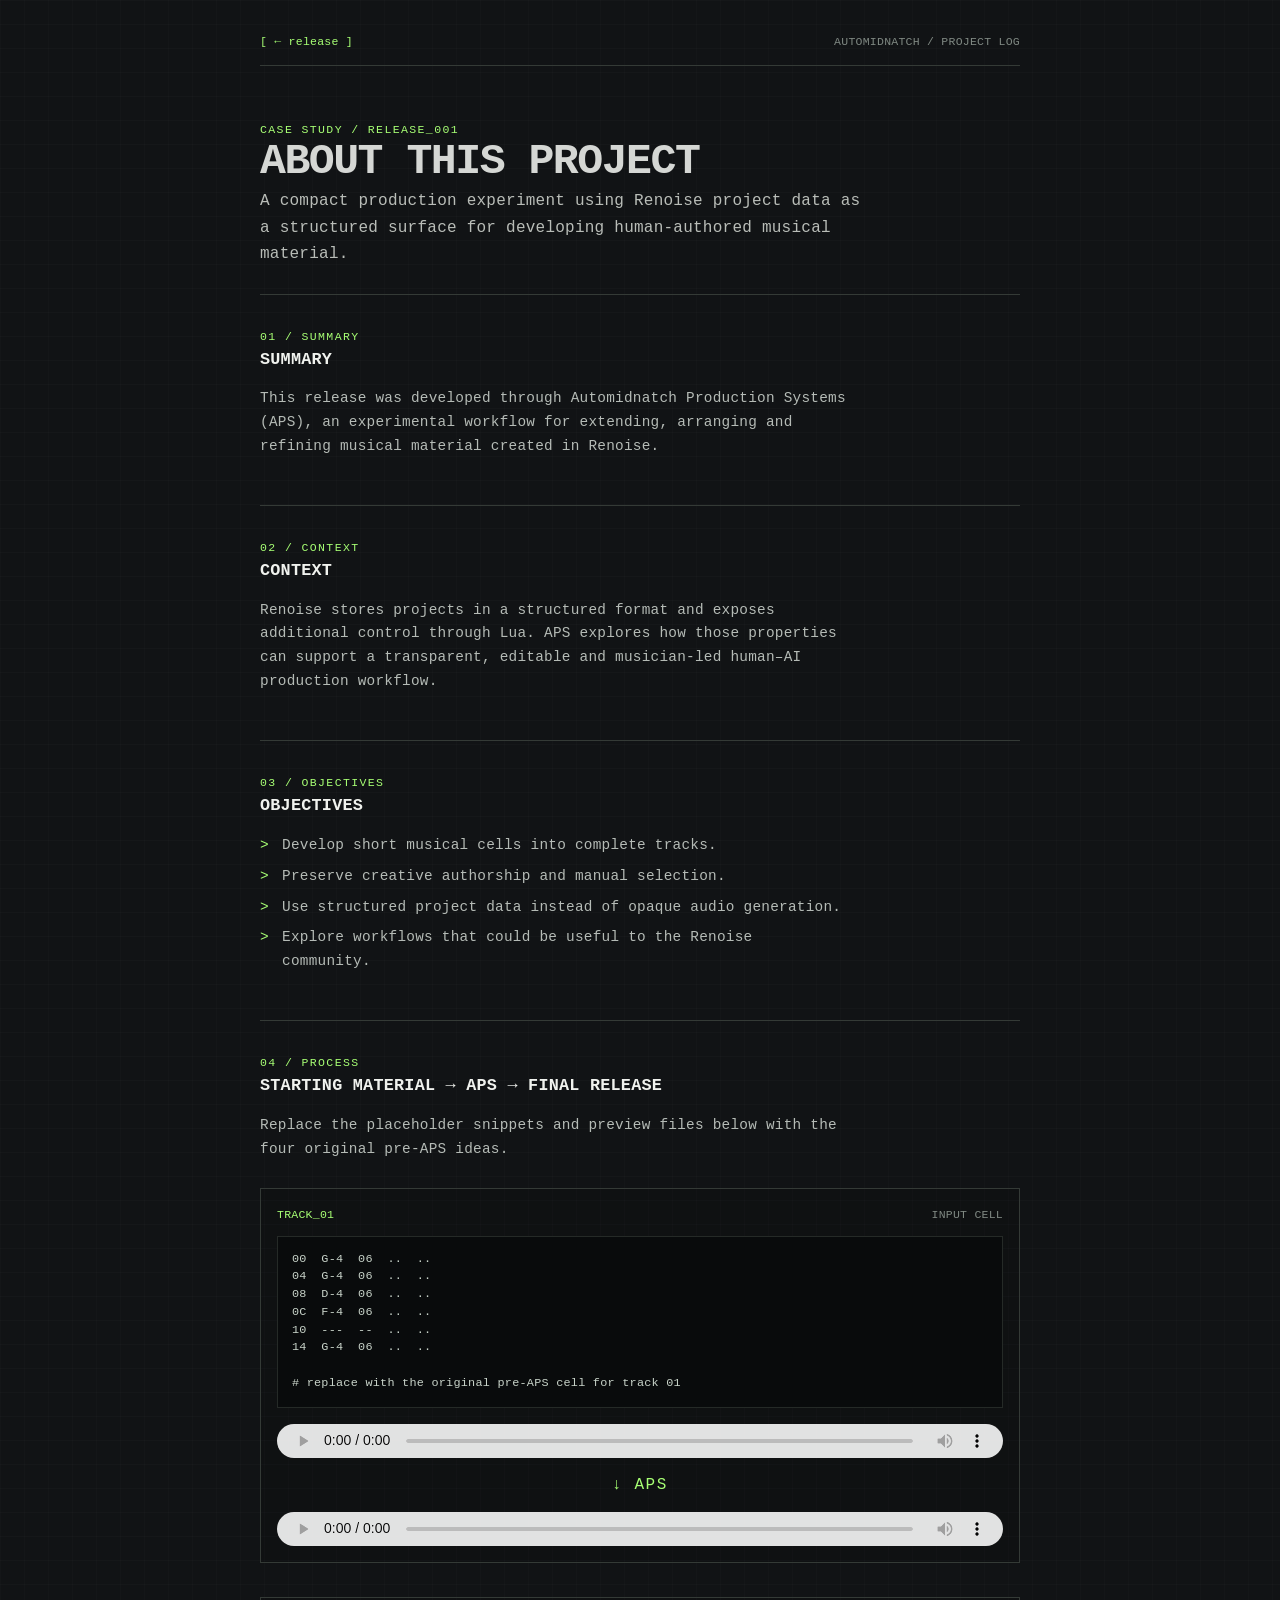
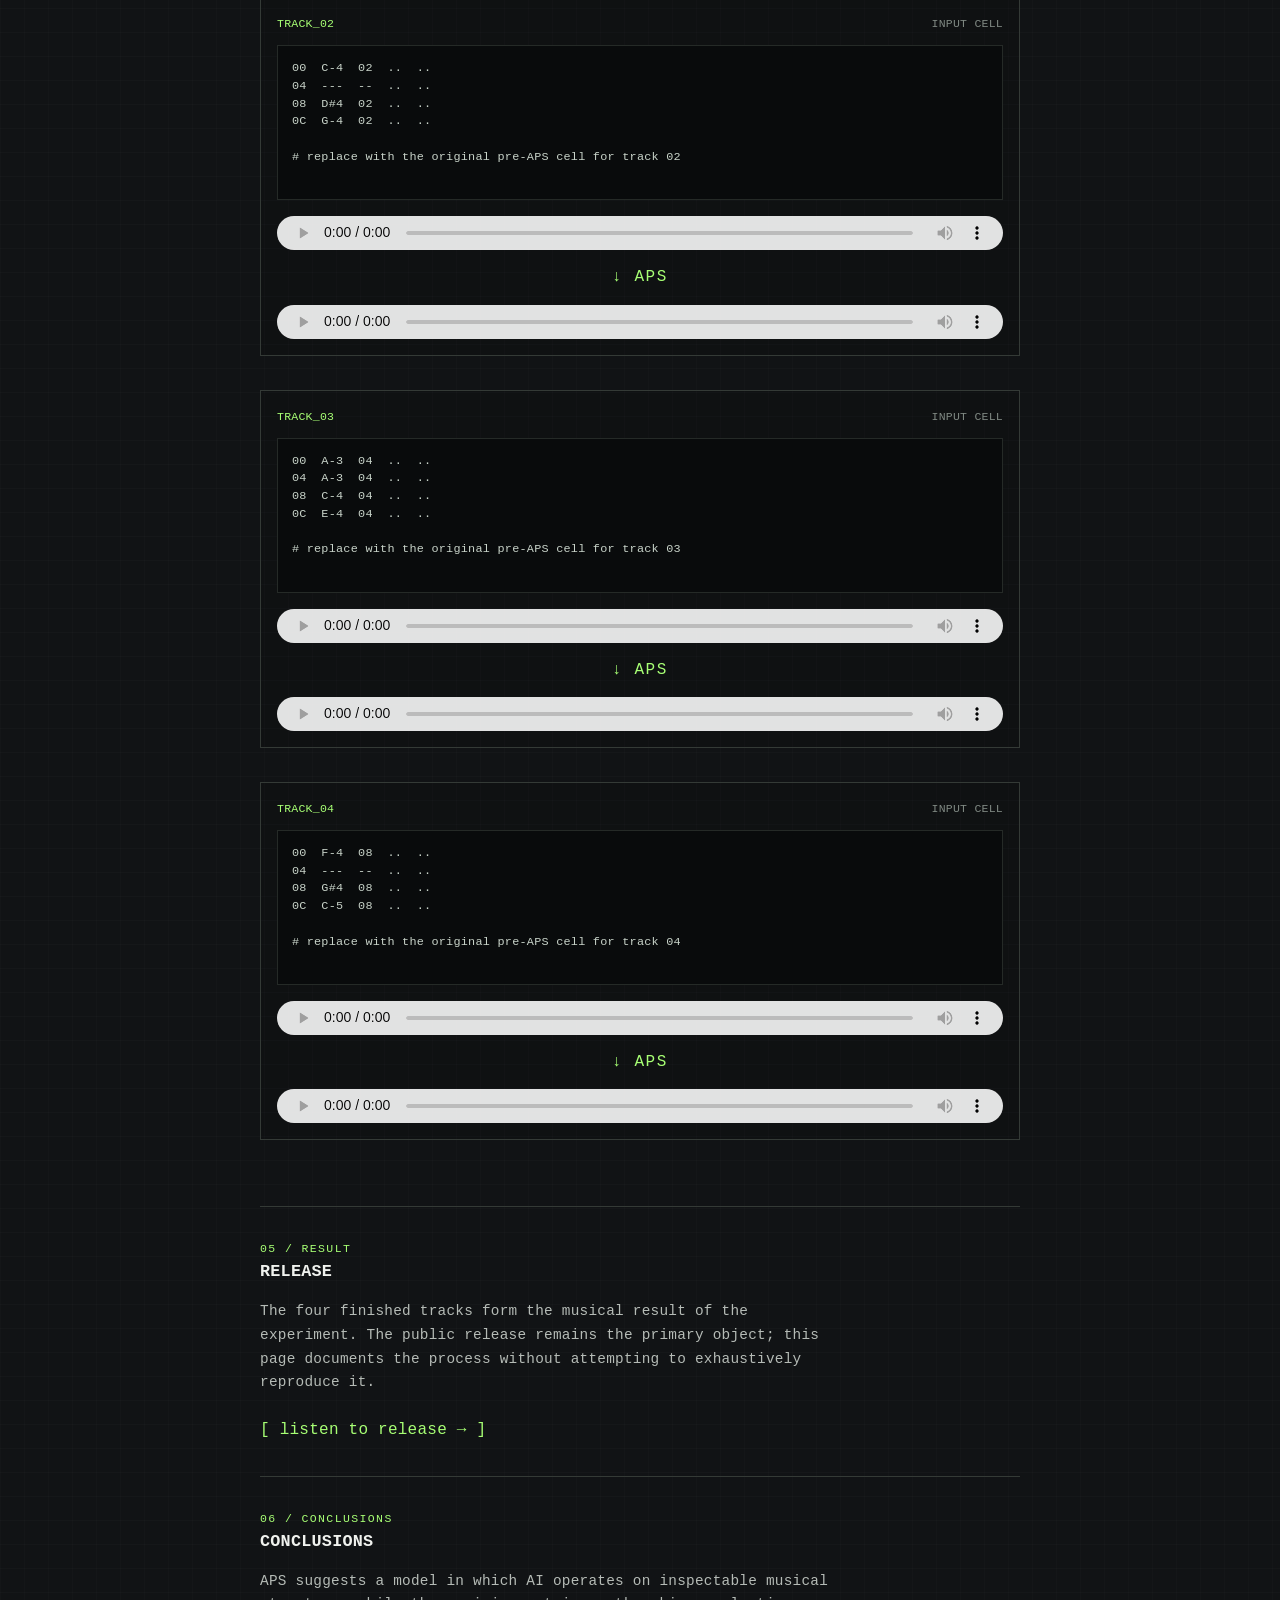
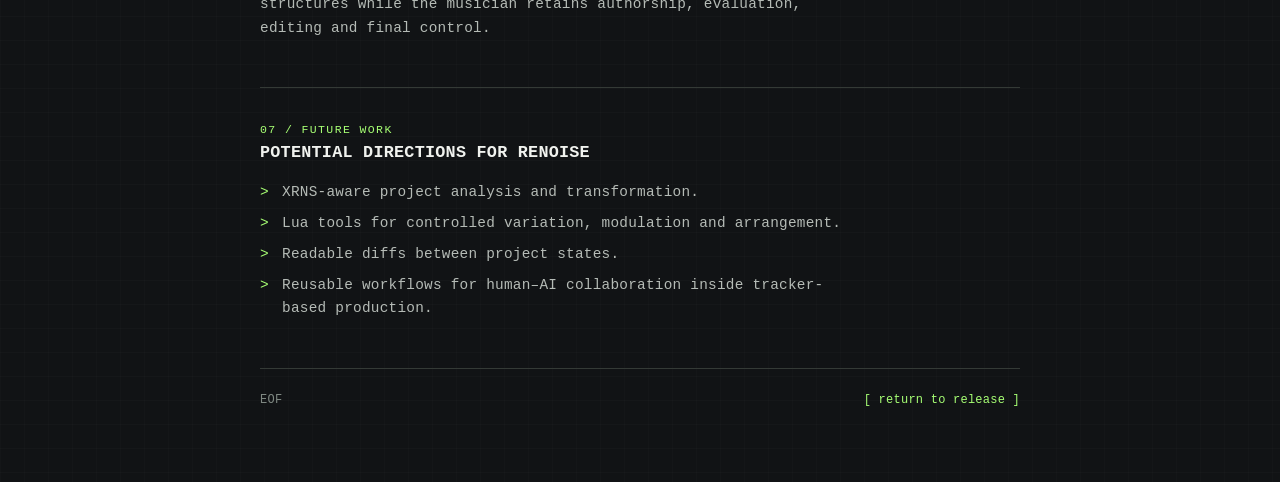
==== about.html @ 0402a4ae "Initial Automidnatch release site" ====
<!doctype html>
<html lang="en">
<head>
  <meta charset="utf-8">
  <meta name="viewport" content="width=device-width, initial-scale=1">
  <meta name="description" content="About the Automidnatch Production Systems release experiment">
  <title>ABOUT THIS PROJECT — AUTOMIDNATCH</title>
  <link rel="stylesheet" href="assets/css/style.css">
</head>
<body class="about-page">
  <main class="shell shell--about">

    <nav class="top-nav">
      <a class="terminal-link" href="index.html">[ ← release ]</a>
      <span>AUTOMIDNATCH / PROJECT LOG</span>
    </nav>

    <header class="about-header">
      <div class="micro-label">CASE STUDY / RELEASE_001</div>
      <h1>ABOUT THIS PROJECT</h1>
      <p class="lede">
        A compact production experiment using Renoise project data as a structured surface
        for developing human-authored musical material.
      </p>
    </header>

    <section class="log-section">
      <div class="section-tag">01 / SUMMARY</div>
      <h2>Summary</h2>
      <p>
        This release was developed through Automidnatch Production Systems (APS), an experimental
        workflow for extending, arranging and refining musical material created in Renoise.
      </p>
    </section>

    <section class="log-section">
      <div class="section-tag">02 / CONTEXT</div>
      <h2>Context</h2>
      <p>
        Renoise stores projects in a structured format and exposes additional control through Lua.
        APS explores how those properties can support a transparent, editable and musician-led
        human–AI production workflow.
      </p>
    </section>

    <section class="log-section">
      <div class="section-tag">03 / OBJECTIVES</div>
      <h2>Objectives</h2>
      <ul class="terminal-list">
        <li>Develop short musical cells into complete tracks.</li>
        <li>Preserve creative authorship and manual selection.</li>
        <li>Use structured project data instead of opaque audio generation.</li>
        <li>Explore workflows that could be useful to the Renoise community.</li>
      </ul>
    </section>

    <section class="log-section process-section">
      <div class="section-tag">04 / PROCESS</div>
      <h2>Starting material → APS → final release</h2>
      <p class="section-intro">
        Replace the placeholder snippets and preview files below with the four original pre-APS ideas.
      </p>

      <article class="aps-entry">
        <div class="aps-entry__header">
          <span>TRACK_01</span><span>INPUT CELL</span>
        </div>
        <pre class="tracker-block" data-snippet="assets/snippets/01.txt">Loading snippet…</pre>
        <audio controls preload="metadata">
          <source src="assets/audio/pre-aps/01-pre-aps.mp3" type="audio/mpeg">
        </audio>
        <div class="transform-arrow">↓ APS</div>
        <audio controls preload="metadata">
          <source src="assets/audio/final/01-track-one.mp3" type="audio/mpeg">
        </audio>
      </article>

      <article class="aps-entry">
        <div class="aps-entry__header">
          <span>TRACK_02</span><span>INPUT CELL</span>
        </div>
        <pre class="tracker-block" data-snippet="assets/snippets/02.txt">Loading snippet…</pre>
        <audio controls preload="metadata">
          <source src="assets/audio/pre-aps/02-pre-aps.mp3" type="audio/mpeg">
        </audio>
        <div class="transform-arrow">↓ APS</div>
        <audio controls preload="metadata">
          <source src="assets/audio/final/02-track-two.mp3" type="audio/mpeg">
        </audio>
      </article>

      <article class="aps-entry">
        <div class="aps-entry__header">
          <span>TRACK_03</span><span>INPUT CELL</span>
        </div>
        <pre class="tracker-block" data-snippet="assets/snippets/03.txt">Loading snippet…</pre>
        <audio controls preload="metadata">
          <source src="assets/audio/pre-aps/03-pre-aps.mp3" type="audio/mpeg">
        </audio>
        <div class="transform-arrow">↓ APS</div>
        <audio controls preload="metadata">
          <source src="assets/audio/final/03-track-three.mp3" type="audio/mpeg">
        </audio>
      </article>

      <article class="aps-entry">
        <div class="aps-entry__header">
          <span>TRACK_04</span><span>INPUT CELL</span>
        </div>
        <pre class="tracker-block" data-snippet="assets/snippets/04.txt">Loading snippet…</pre>
        <audio controls preload="metadata">
          <source src="assets/audio/pre-aps/04-pre-aps.mp3" type="audio/mpeg">
        </audio>
        <div class="transform-arrow">↓ APS</div>
        <audio controls preload="metadata">
          <source src="assets/audio/final/04-track-four.mp3" type="audio/mpeg">
        </audio>
      </article>
    </section>

    <section class="log-section">
      <div class="section-tag">05 / RESULT</div>
      <h2>Release</h2>
      <p>
        The four finished tracks form the musical result of the experiment. The public release remains
        the primary object; this page documents the process without attempting to exhaustively reproduce it.
      </p>
      <a class="terminal-link" href="index.html">[ listen to release → ]</a>
    </section>

    <section class="log-section">
      <div class="section-tag">06 / CONCLUSIONS</div>
      <h2>Conclusions</h2>
      <p>
        APS suggests a model in which AI operates on inspectable musical structures while the musician
        retains authorship, evaluation, editing and final control.
      </p>
    </section>

    <section class="log-section">
      <div class="section-tag">07 / FUTURE WORK</div>
      <h2>Potential directions for Renoise</h2>
      <ul class="terminal-list">
        <li>XRNS-aware project analysis and transformation.</li>
        <li>Lua tools for controlled variation, modulation and arrangement.</li>
        <li>Readable diffs between project states.</li>
        <li>Reusable workflows for human–AI collaboration inside tracker-based production.</li>
      </ul>
    </section>

    <footer class="project-footer">
      <span>EOF</span>
      <a class="terminal-link" href="index.html">[ return to release ]</a>
    </footer>
  </main>

  <script src="assets/js/site.js"></script>
</body>
</html>
---- assets/css/style.css ----
:root {
  --bg: #111315;
  --panel: #181b1d;
  --panel-2: #0d0f10;
  --text: #d5d7d4;
  --muted: #7f8882;
  --line: #343a36;
  --accent: #a7ff74;
  --accent-dim: #6e9f56;
  --warning: #d8c16f;
  --max: 760px;
  --mono: "Courier New", "Liberation Mono", monospace;
}

* { box-sizing: border-box; }

html { background: var(--bg); }

body {
  margin: 0;
  background:
    linear-gradient(rgba(255,255,255,.015) 1px, transparent 1px),
    linear-gradient(90deg, rgba(255,255,255,.01) 1px, transparent 1px),
    var(--bg);
  background-size: 24px 24px;
  color: var(--text);
  font-family: var(--mono);
  line-height: 1.65;
  letter-spacing: .015em;
}

a { color: inherit; }

.shell {
  width: min(calc(100% - 32px), var(--max));
  margin: 0 auto;
}

.shell--release {
  min-height: 100vh;
  padding: 48px 0 64px;
}

.shell--about {
  padding: 32px 0 72px;
}

.release-header,
.about-header {
  margin-bottom: 26px;
}

.micro-label,
.section-tag {
  color: var(--accent);
  font-size: .72rem;
  letter-spacing: .12em;
  text-transform: uppercase;
}

h1, h2, p { margin-top: 0; }

h1 {
  margin-bottom: 4px;
  font-size: clamp(1.65rem, 5vw, 2.7rem);
  font-weight: 700;
  line-height: 1.05;
  letter-spacing: -.035em;
}

h2 {
  font-size: 1.05rem;
  color: #f0f2ee;
  margin-bottom: 14px;
  text-transform: uppercase;
}

.artist {
  color: var(--muted);
  margin-bottom: 0;
}

.cover-block {
  border: 1px solid var(--line);
  background: var(--panel-2);
  padding: 8px;
  box-shadow: 10px 10px 0 rgba(0,0,0,.18);
}

.cover {
  display: block;
  width: 100%;
  aspect-ratio: 1;
  object-fit: cover;
  filter: saturate(.92) contrast(1.03);
}

.player-panel {
  margin-top: 28px;
  border-top: 1px solid var(--line);
}

.player-title {
  padding: 8px 0;
  color: var(--accent);
  font-size: .72rem;
  letter-spacing: .14em;
  border-bottom: 1px solid var(--line);
}

.track {
  padding: 14px 0 18px;
  border-bottom: 1px solid var(--line);
}

.track-meta {
  display: grid;
  grid-template-columns: 42px 1fr auto;
  gap: 10px;
  align-items: baseline;
  margin-bottom: 10px;
  font-size: .86rem;
}

.track-number {
  color: var(--accent);
}

.track-duration {
  color: var(--muted);
  font-size: .75rem;
}

audio {
  display: block;
  width: 100%;
  height: 34px;
  filter: grayscale(1) contrast(1.25);
  opacity: .88;
}

.release-footer {
  margin-top: 36px;
  color: var(--muted);
  font-size: .85rem;
}

.release-footer strong {
  color: var(--text);
  font-weight: 400;
}

.terminal-link {
  display: inline-block;
  margin-top: 8px;
  color: var(--accent);
  text-decoration: none;
}

.terminal-link:hover,
.terminal-link:focus {
  color: #111;
  background: var(--accent);
  outline: none;
}

.top-nav {
  display: flex;
  justify-content: space-between;
  gap: 18px;
  padding-bottom: 14px;
  margin-bottom: 54px;
  border-bottom: 1px solid var(--line);
  color: var(--muted);
  font-size: .72rem;
}

.top-nav .terminal-link { margin-top: 0; }

.lede {
  max-width: 64ch;
  color: #b9bdb8;
  font-size: 1rem;
}

.log-section {
  padding: 32px 0;
  border-top: 1px solid var(--line);
}

.log-section p,
.terminal-list {
  max-width: 68ch;
  color: #b5bbb6;
  font-size: .9rem;
}

.terminal-list {
  padding-left: 0;
  list-style: none;
}

.terminal-list li {
  position: relative;
  padding-left: 22px;
  margin-bottom: 7px;
}

.terminal-list li::before {
  content: ">";
  position: absolute;
  left: 0;
  color: var(--accent);
}

.section-intro {
  margin-bottom: 26px;
}

.aps-entry {
  margin: 26px 0 34px;
  padding: 16px;
  border: 1px solid var(--line);
  background: rgba(0,0,0,.12);
}

.aps-entry__header {
  display: flex;
  justify-content: space-between;
  color: var(--muted);
  font-size: .72rem;
  margin-bottom: 12px;
}

.aps-entry__header span:first-child {
  color: var(--accent);
}

.tracker-block {
  min-height: 155px;
  max-height: 330px;
  overflow: auto;
  margin: 0 0 16px;
  padding: 14px;
  color: #c8d3c9;
  background: #090b0c;
  border: 1px solid #252a27;
  font-family: var(--mono);
  font-size: .74rem;
  line-height: 1.5;
  white-space: pre;
  tab-size: 2;
}

.transform-arrow {
  margin: 14px 0;
  color: var(--accent);
  text-align: center;
  letter-spacing: .1em;
}

.project-footer {
  display: flex;
  justify-content: space-between;
  gap: 16px;
  padding-top: 22px;
  border-top: 1px solid var(--line);
  color: var(--muted);
  font-size: .75rem;
}

.project-footer .terminal-link {
  margin-top: 0;
}

@media (max-width: 600px) {
  .shell--release { padding-top: 28px; }
  .top-nav {
    align-items: flex-start;
    flex-direction: column;
    margin-bottom: 38px;
  }
  .track-meta {
    grid-template-columns: 34px 1fr;
  }
  .track-duration {
    display: none;
  }
  .aps-entry {
    padding: 12px;
  }
}
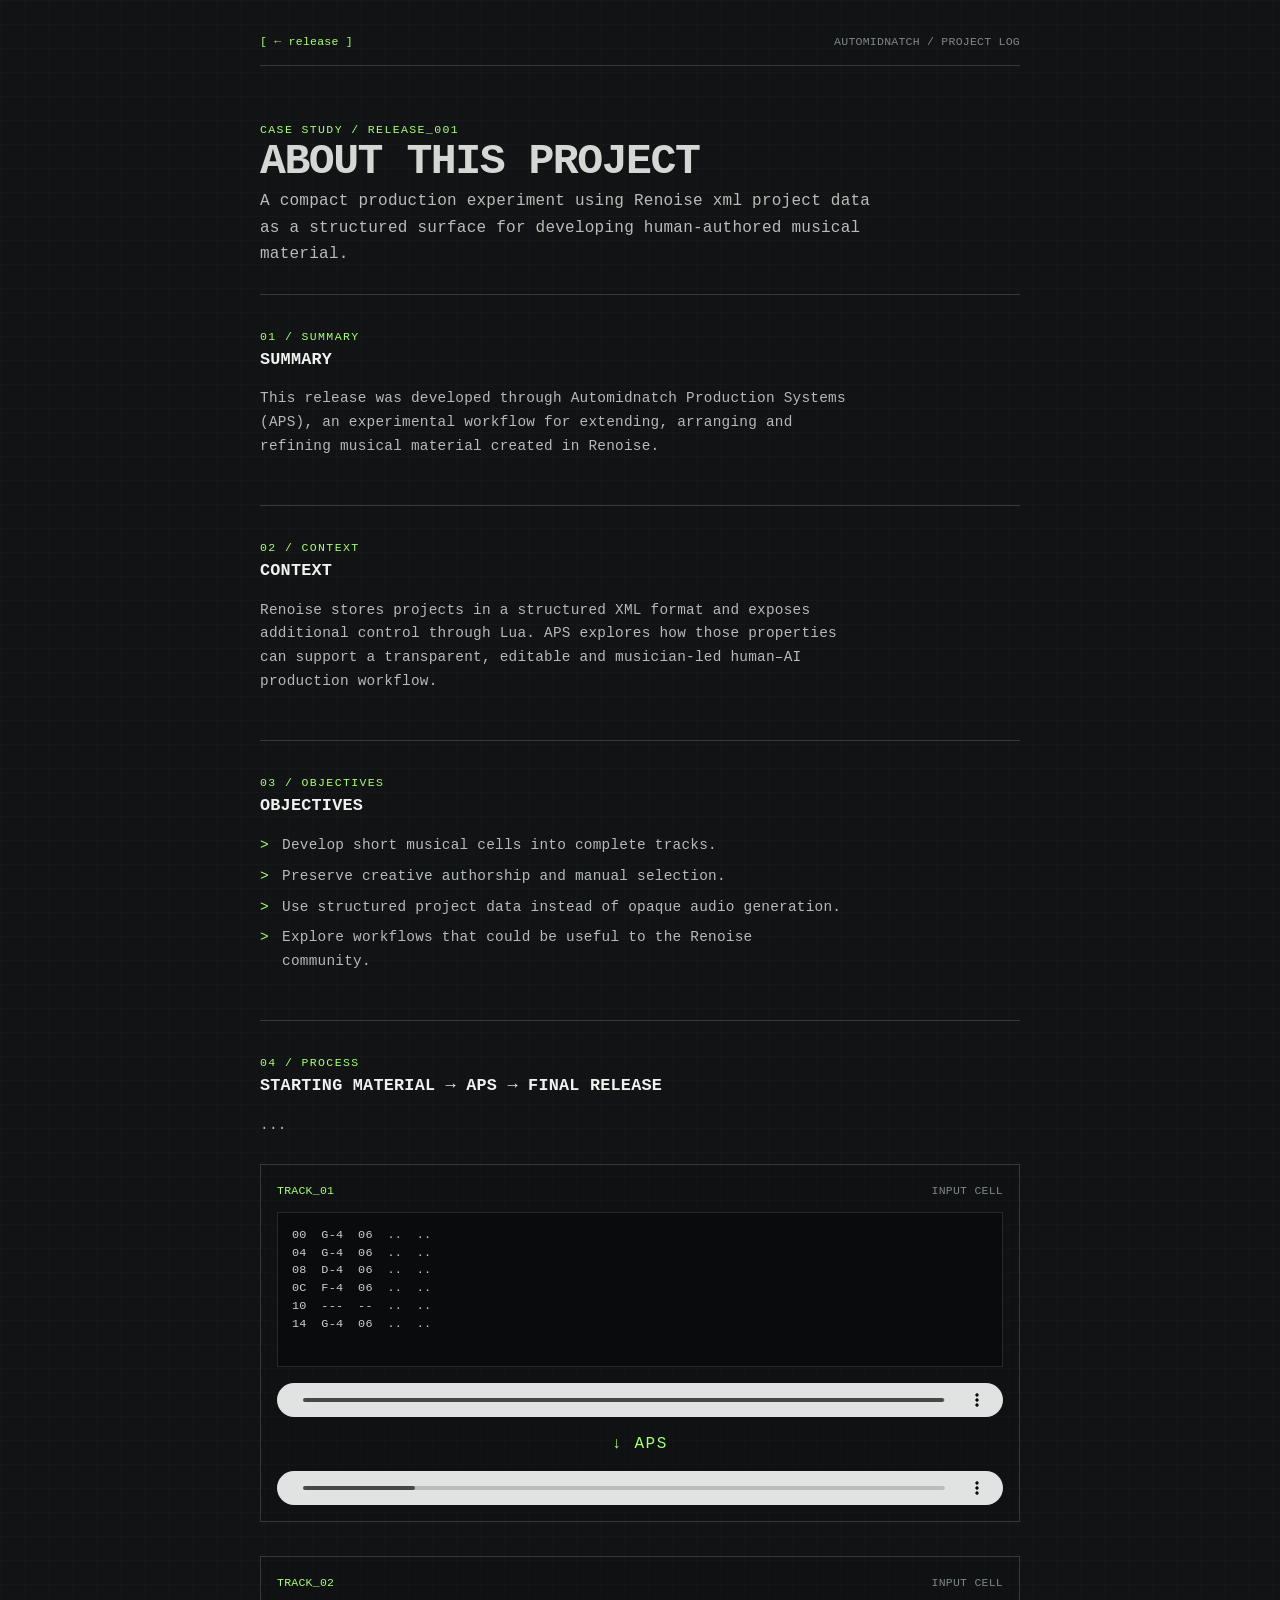
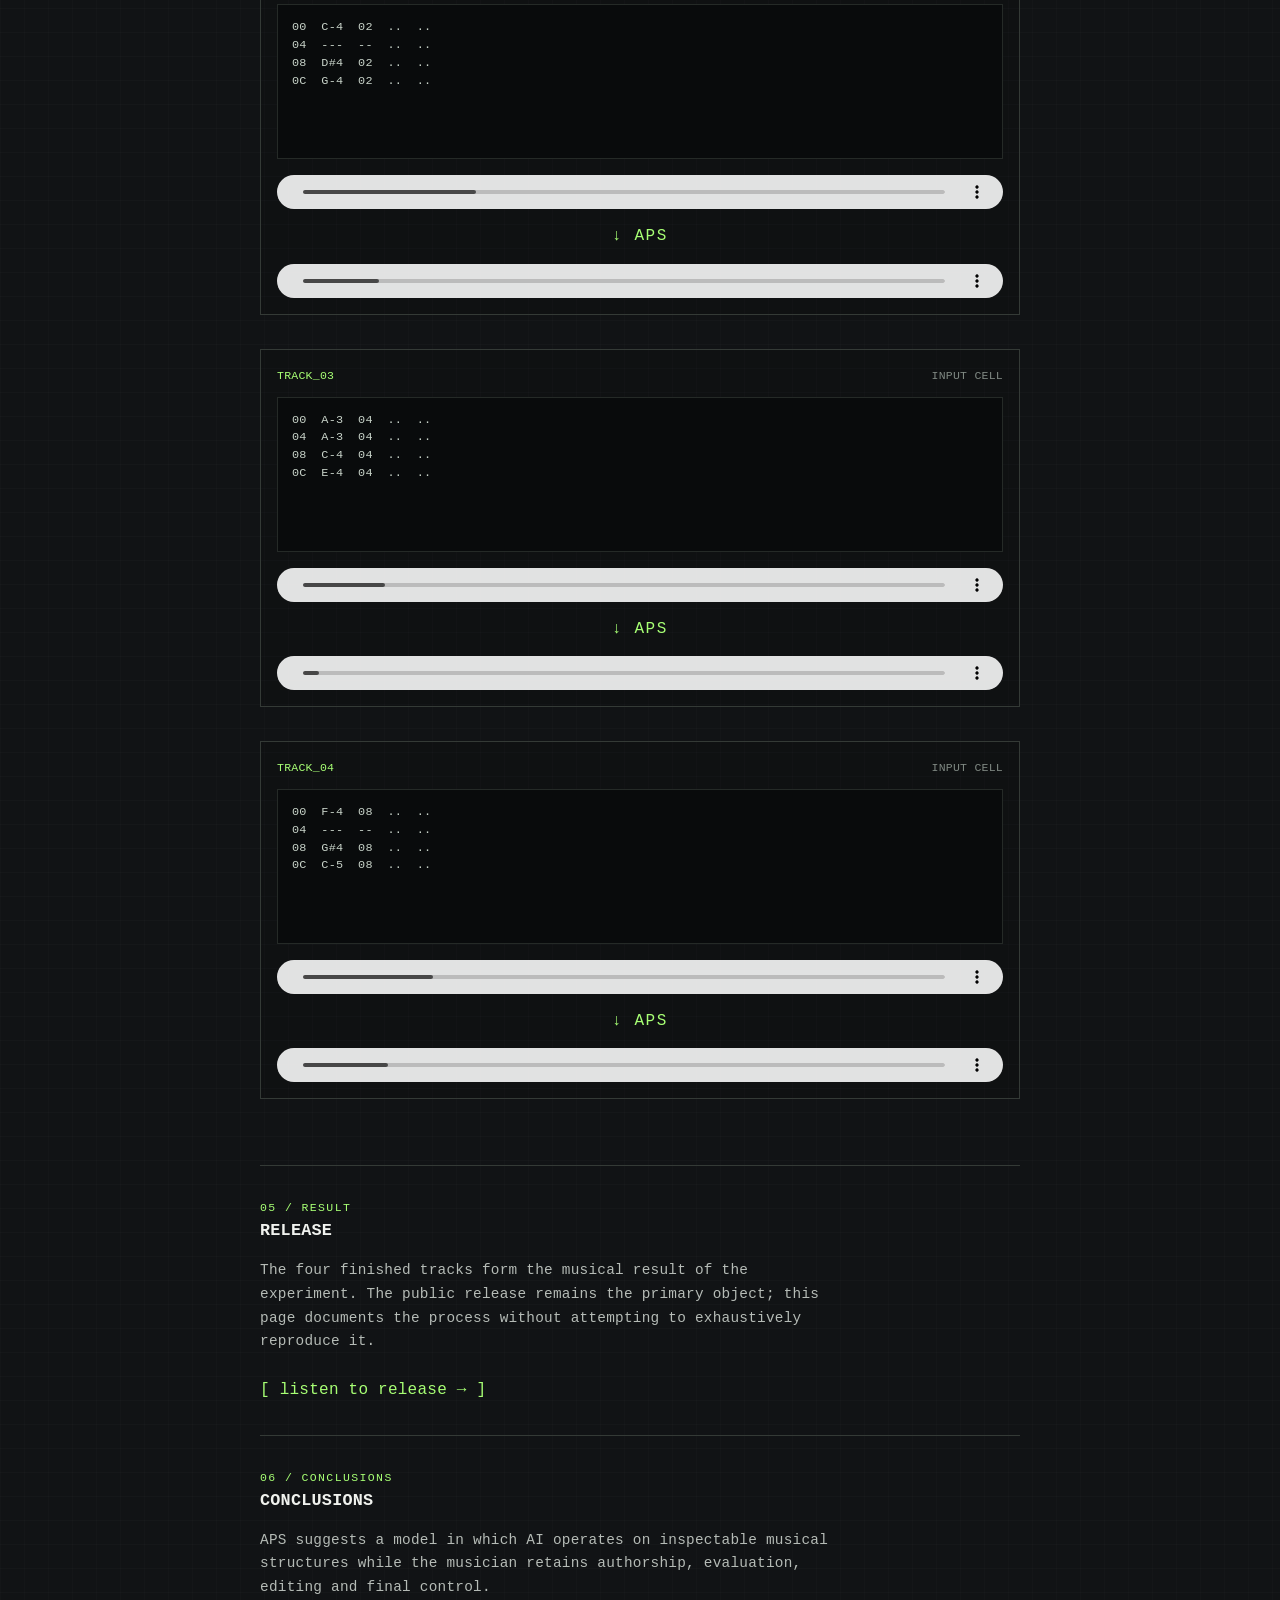
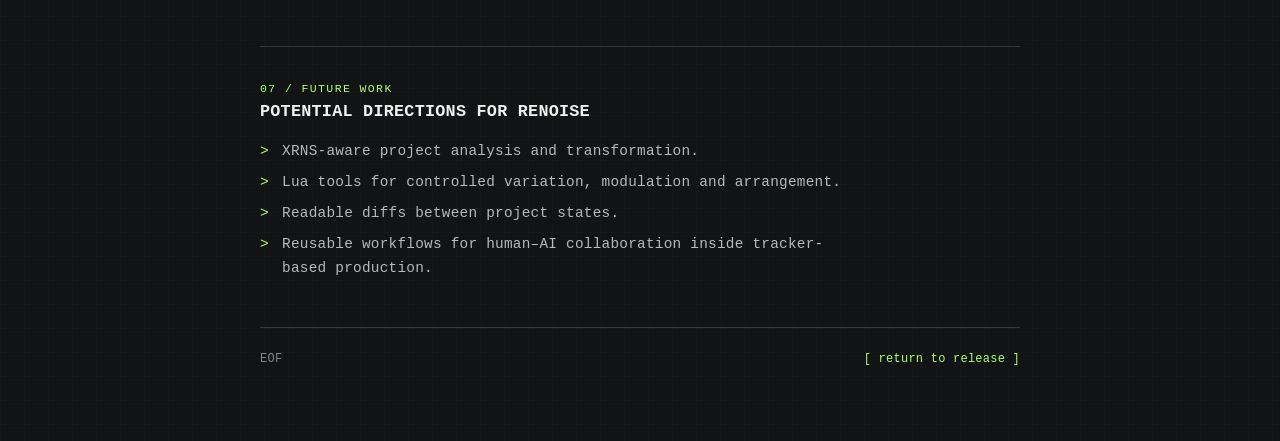
==== commit 3d75ce6f: "Add assets and fixes" ====
--- a/about.html
+++ b/about.html
@@ -19,7 +19,7 @@
       <div class="micro-label">CASE STUDY / RELEASE_001</div>
       <h1>ABOUT THIS PROJECT</h1>
       <p class="lede">
-        A compact production experiment using Renoise project data as a structured surface
+        A compact production experiment using Renoise xml project data as a structured surface
         for developing human-authored musical material.
       </p>
     </header>
@@ -37,7 +37,7 @@
       <div class="section-tag">02 / CONTEXT</div>
       <h2>Context</h2>
       <p>
-        Renoise stores projects in a structured format and exposes additional control through Lua.
+        Renoise stores projects in a structured XML format and exposes additional control through Lua.
         APS explores how those properties can support a transparent, editable and musician-led
         human–AI production workflow.
       </p>
@@ -58,7 +58,7 @@
       <div class="section-tag">04 / PROCESS</div>
       <h2>Starting material → APS → final release</h2>
       <p class="section-intro">
-        Replace the placeholder snippets and preview files below with the four original pre-APS ideas.
+        ...
       </p>
 
       <article class="aps-entry">
@@ -67,11 +67,11 @@
         </div>
         <pre class="tracker-block" data-snippet="assets/snippets/01.txt">Loading snippet…</pre>
         <audio controls preload="metadata">
-          <source src="assets/audio/pre-aps/01-pre-aps.mp3" type="audio/mpeg">
+          <source src="assets/audio/pre-aps/01 Wail On.mp3" type="audio/mpeg">
         </audio>
         <div class="transform-arrow">↓ APS</div>
         <audio controls preload="metadata">
-          <source src="assets/audio/final/01-track-one.mp3" type="audio/mpeg">
+          <source src="assets/audio/final/01 Wail On.mp3" type="audio/mpeg">
         </audio>
       </article>
 
@@ -81,11 +81,11 @@
         </div>
         <pre class="tracker-block" data-snippet="assets/snippets/02.txt">Loading snippet…</pre>
         <audio controls preload="metadata">
-          <source src="assets/audio/pre-aps/02-pre-aps.mp3" type="audio/mpeg">
+          <source src="assets/audio/pre-aps/02 Aweful Streams.mp3" type="audio/mpeg">
         </audio>
         <div class="transform-arrow">↓ APS</div>
         <audio controls preload="metadata">
-          <source src="assets/audio/final/02-track-two.mp3" type="audio/mpeg">
+          <source src="assets/audio/final/02 Aweful Streams.mp3" type="audio/mpeg">
         </audio>
       </article>
 
@@ -95,11 +95,11 @@
         </div>
         <pre class="tracker-block" data-snippet="assets/snippets/03.txt">Loading snippet…</pre>
         <audio controls preload="metadata">
-          <source src="assets/audio/pre-aps/03-pre-aps.mp3" type="audio/mpeg">
+          <source src="assets/audio/pre-aps/03 Minuit Automatique.mp3" type="audio/mpeg">
         </audio>
         <div class="transform-arrow">↓ APS</div>
         <audio controls preload="metadata">
-          <source src="assets/audio/final/03-track-three.mp3" type="audio/mpeg">
+          <source src="assets/audio/final/03 Minuit Automatique.mp3" type="audio/mpeg">
         </audio>
       </article>
 
@@ -109,11 +109,11 @@
         </div>
         <pre class="tracker-block" data-snippet="assets/snippets/04.txt">Loading snippet…</pre>
         <audio controls preload="metadata">
-          <source src="assets/audio/pre-aps/04-pre-aps.mp3" type="audio/mpeg">
+          <source src="assets/audio/pre-aps/04 Nightsoul.mp3" type="audio/mpeg">
         </audio>
         <div class="transform-arrow">↓ APS</div>
         <audio controls preload="metadata">
-          <source src="assets/audio/final/04-track-four.mp3" type="audio/mpeg">
+          <source src="assets/audio/final/04 Nightsoul.mp3" type="audio/mpeg">
         </audio>
       </article>
     </section>
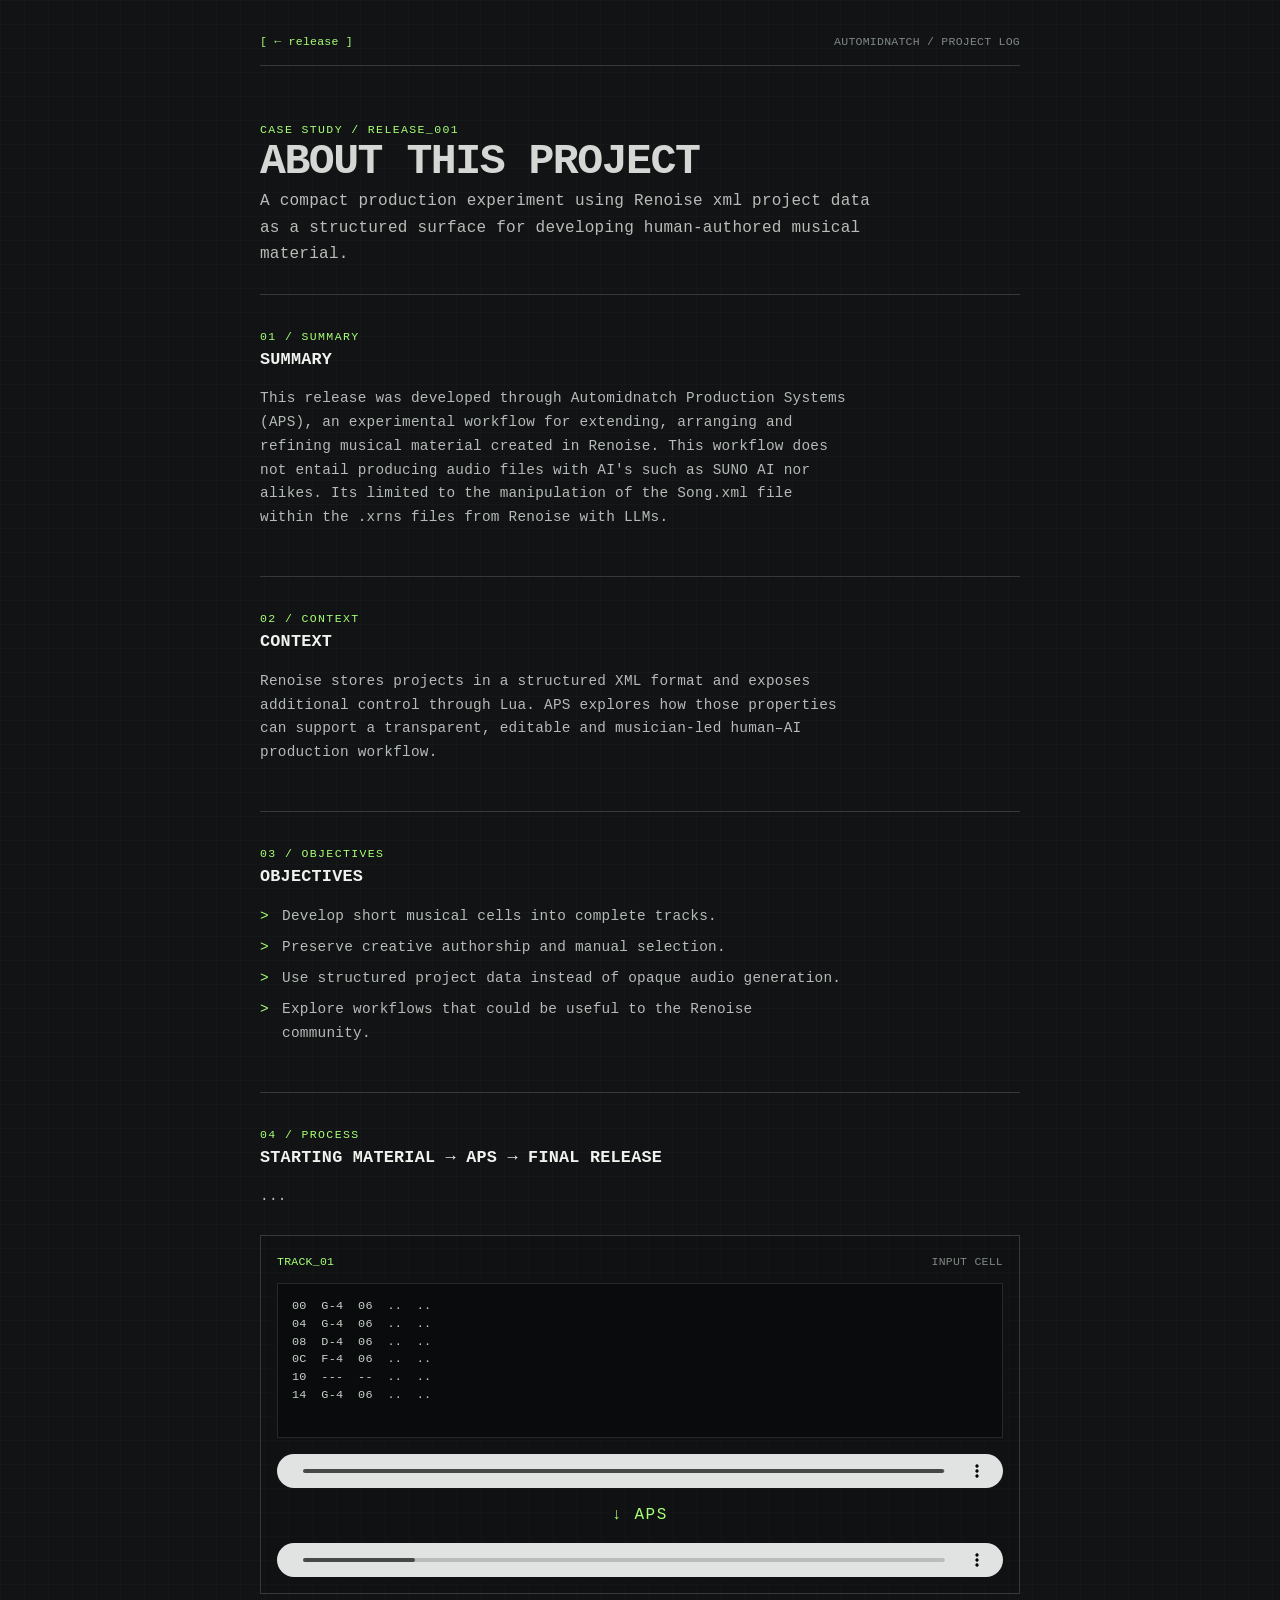
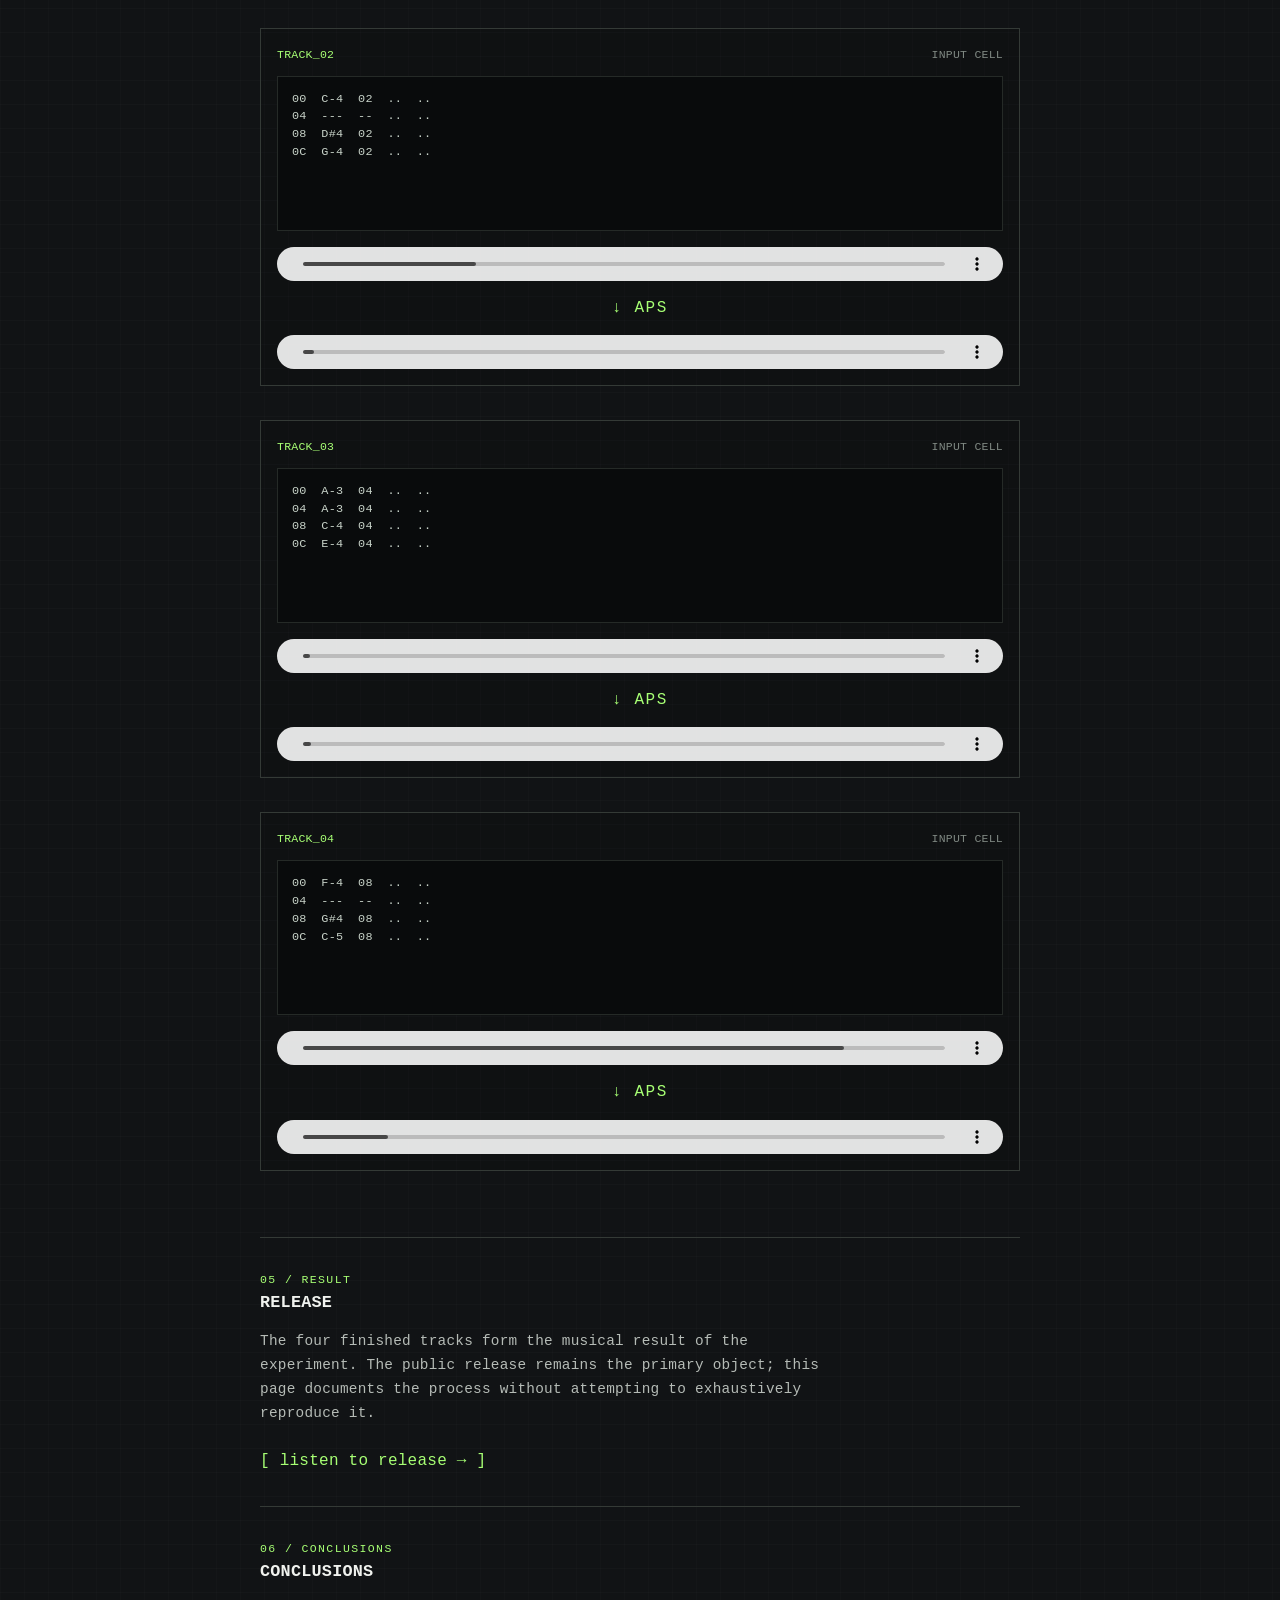
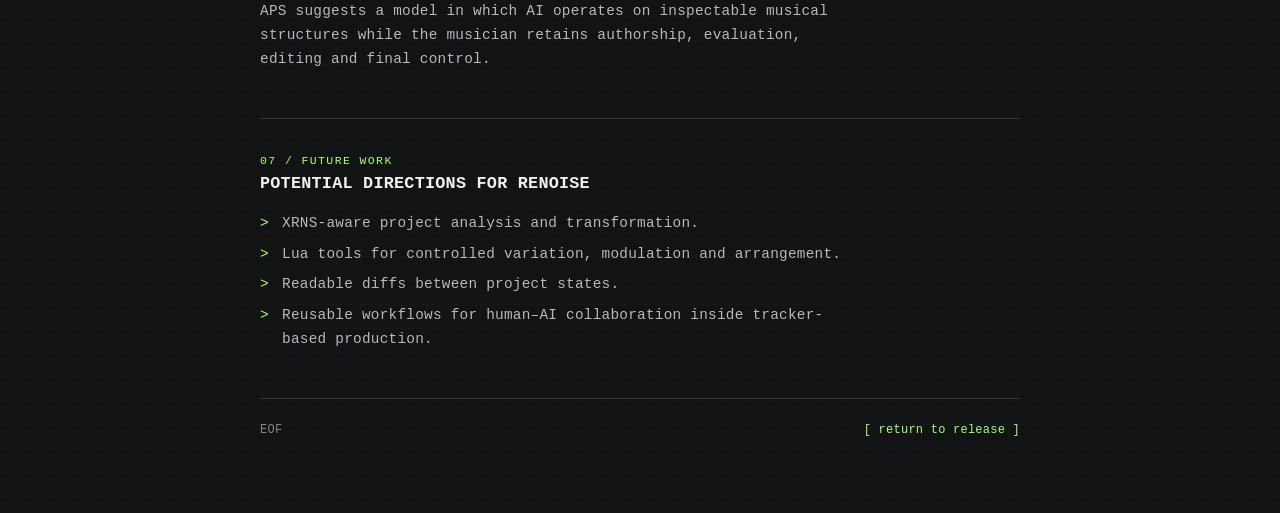
==== commit 1d824ff7: "update about" ====
--- a/about.html
+++ b/about.html
@@ -29,7 +29,9 @@
       <h2>Summary</h2>
       <p>
         This release was developed through Automidnatch Production Systems (APS), an experimental
-        workflow for extending, arranging and refining musical material created in Renoise.
+        workflow for extending, arranging and refining musical material created in Renoise. 
+        This workflow does not entail producing audio files with AI's such as SUNO AI nor alikes.
+        Its limited to the manipulation of the Song.xml file within the .xrns files from Renoise with LLMs.
       </p>
     </section>
 
--- a/assets/css/style.css
+++ b/assets/css/style.css
@@ -291,3 +291,11 @@
     padding: 12px;
   }
 }
+
+
+.copyright {
+  margin-top: 32px;
+  font-size: 0.7rem;
+  color: var(--muted);
+  opacity: 0.7;
+}
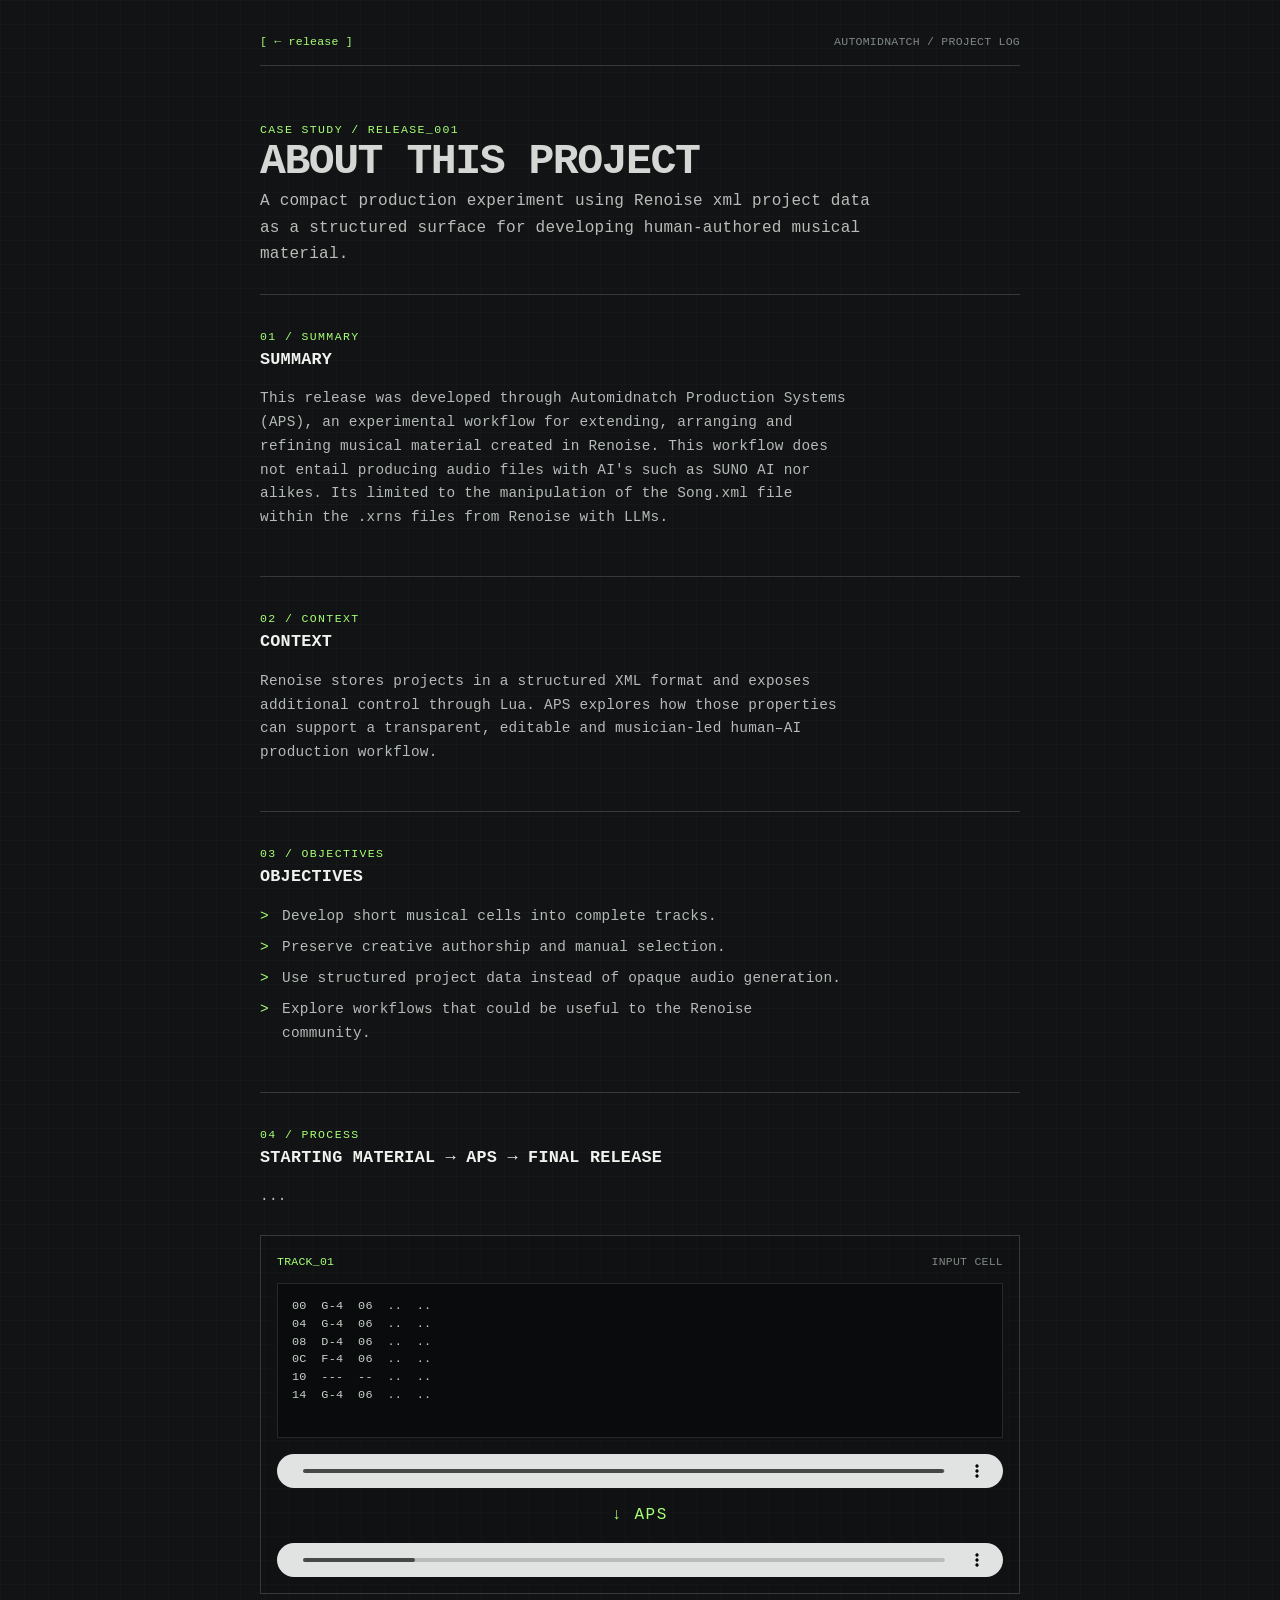
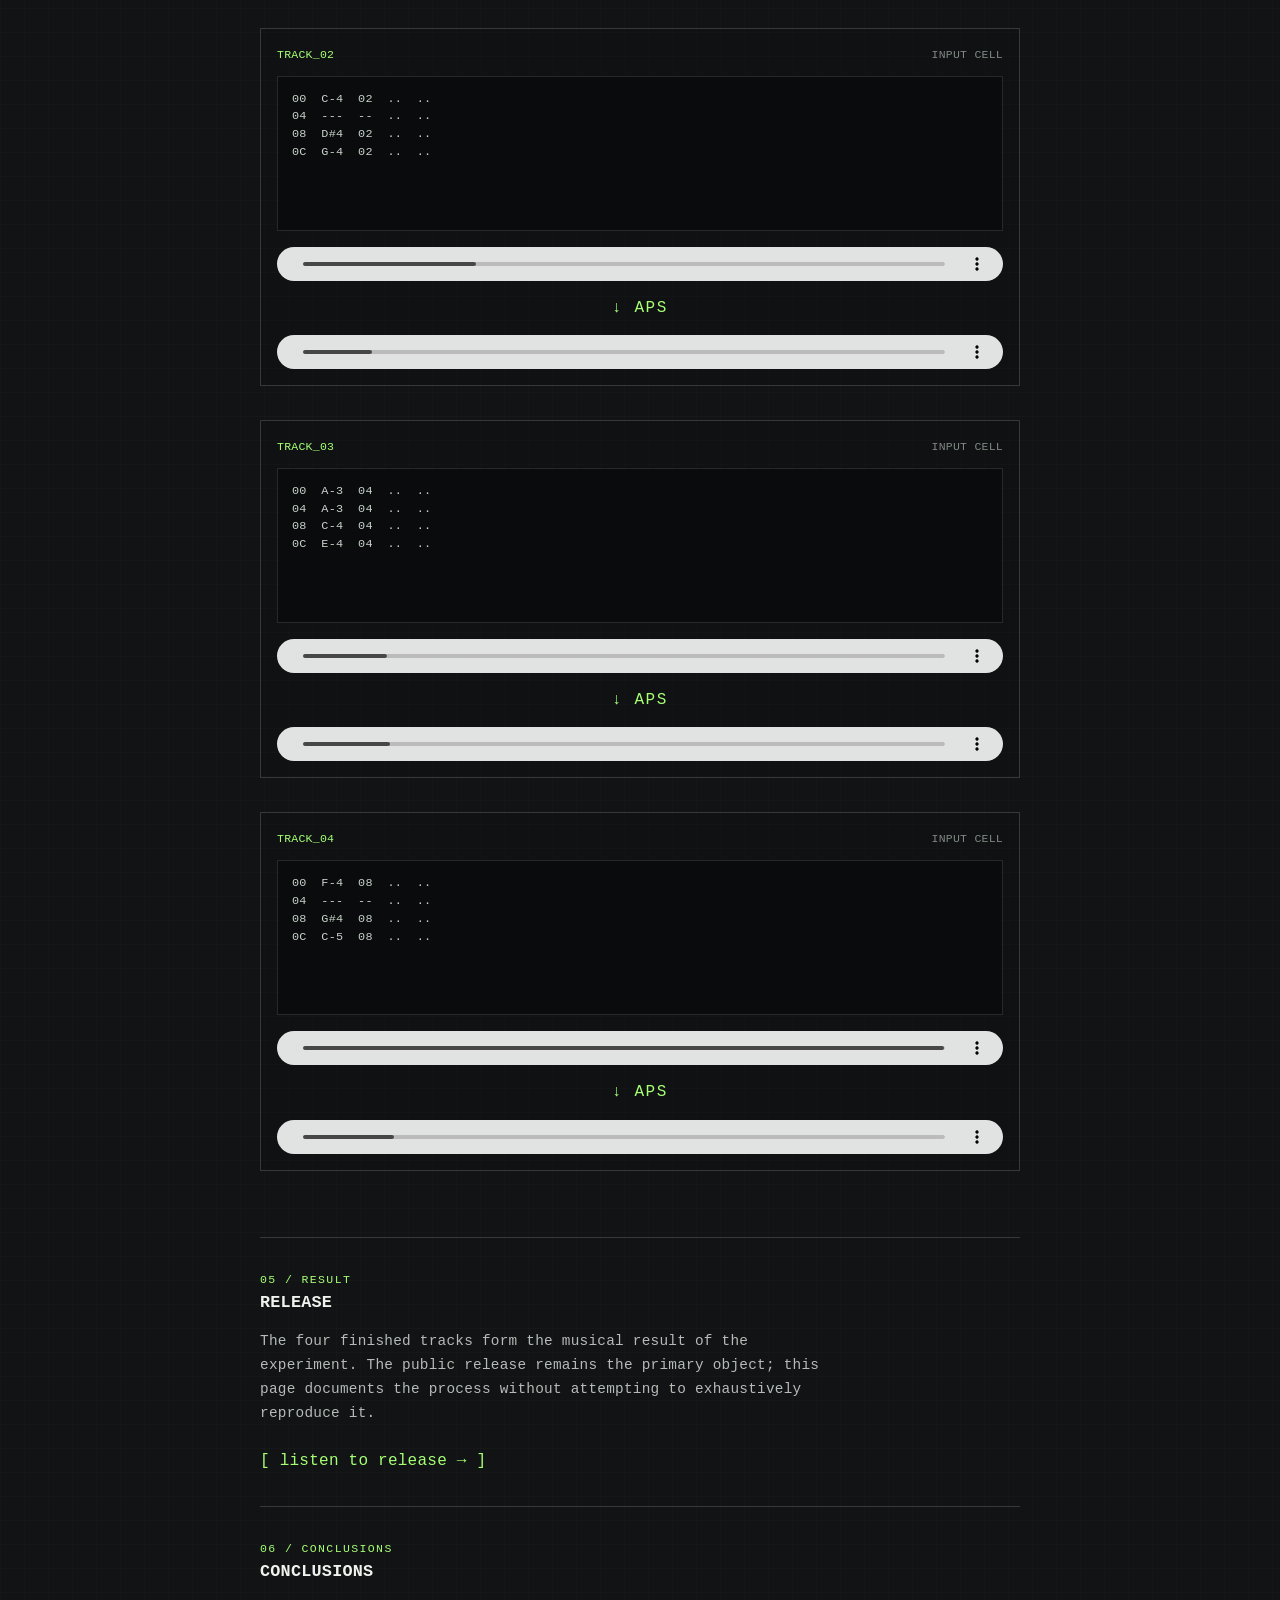
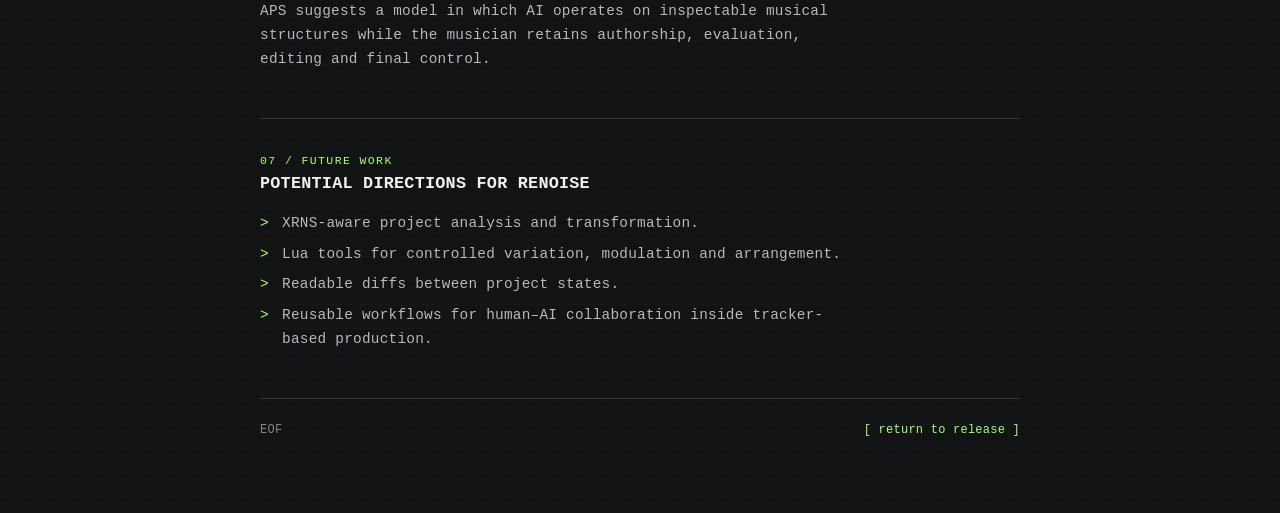
==== commit 468d3107: "update about again" ====
--- a/about.html
+++ b/about.html
@@ -29,9 +29,7 @@
       <h2>Summary</h2>
       <p>
         This release was developed through Automidnatch Production Systems (APS), an experimental
-        workflow for extending, arranging and refining musical material created in Renoise. 
-        This workflow does not entail producing audio files with AI's such as SUNO AI nor alikes.
-        Its limited to the manipulation of the Song.xml file within the .xrns files from Renoise with LLMs.
+        workflow for extending, arranging and refining musical material created in Renoise. This workflow does not entail producing audio files with AI's such as SUNO AI nor alikes. Its limited to the manipulation of the Song.xml file within the .xrns files from Renoise with LLMs.
       </p>
     </section>
 
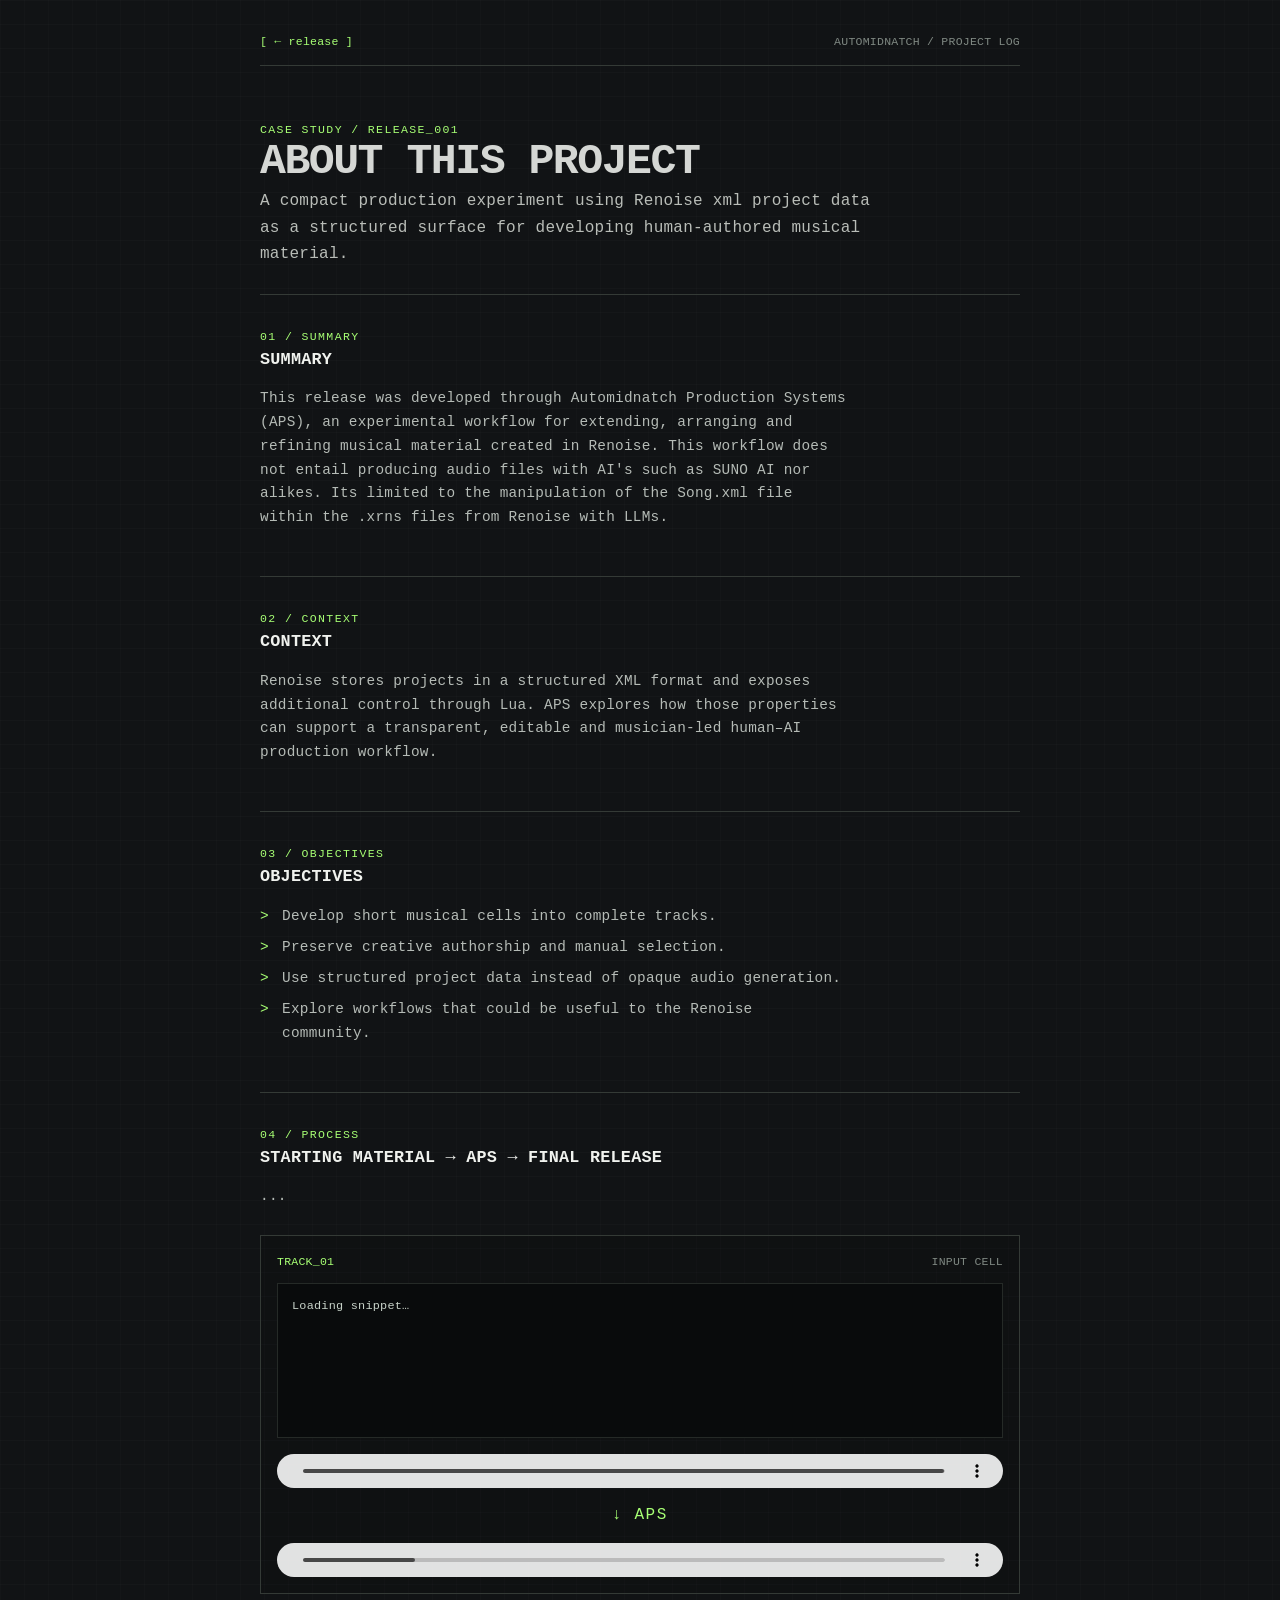
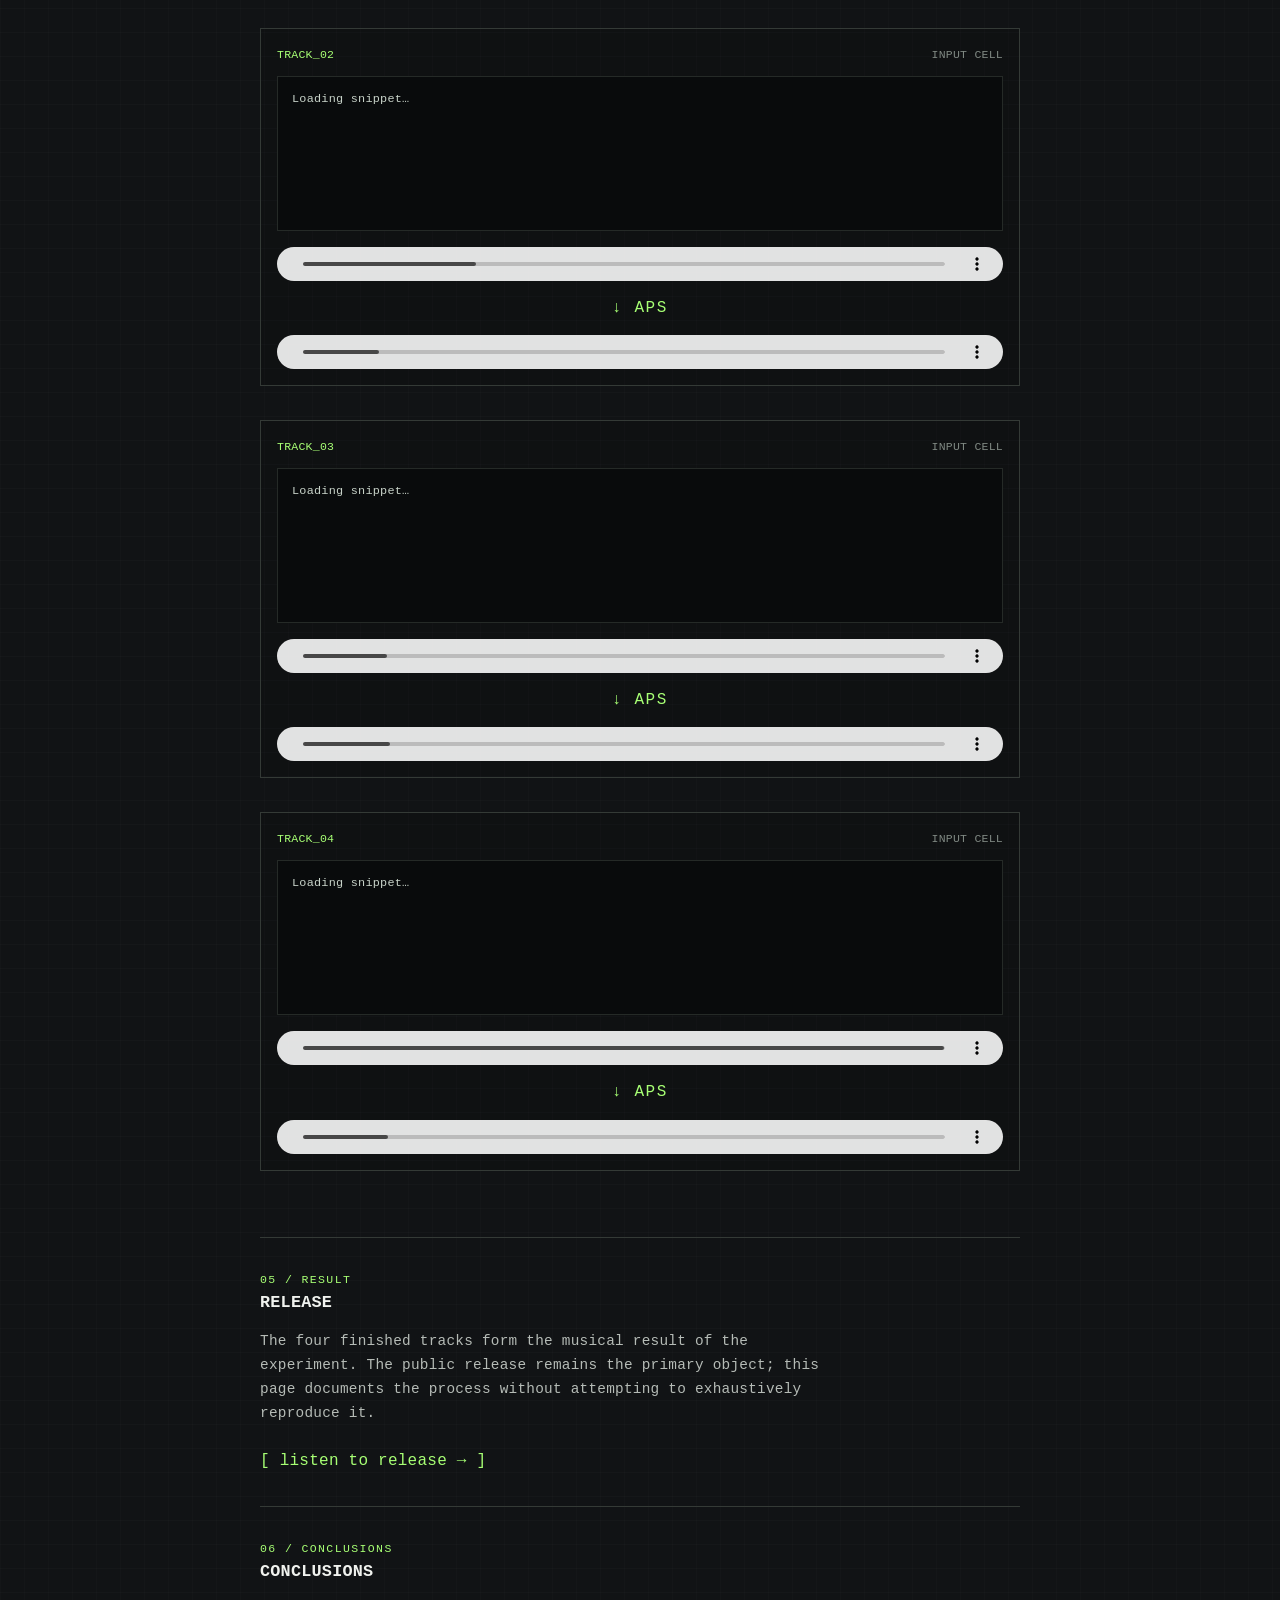
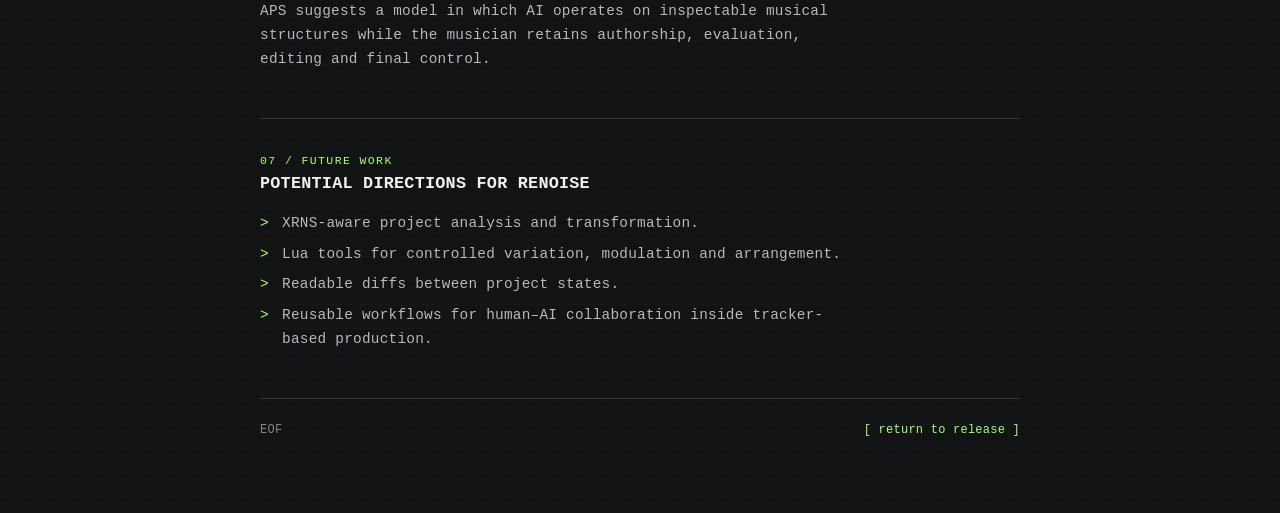
==== commit c245e6c9: "updates naming" ====
--- a/about.html
+++ b/about.html
@@ -67,11 +67,11 @@
         </div>
         <pre class="tracker-block" data-snippet="assets/snippets/01.txt">Loading snippet…</pre>
         <audio controls preload="metadata">
-          <source src="assets/audio/pre-aps/01 Wail On.mp3" type="audio/mpeg">
+          <source src="assets/audio/pre-aps/01 Wailing.mp3" type="audio/mpeg">
         </audio>
         <div class="transform-arrow">↓ APS</div>
         <audio controls preload="metadata">
-          <source src="assets/audio/final/01 Wail On.mp3" type="audio/mpeg">
+          <source src="assets/audio/final/01 Wailing.mp3" type="audio/mpeg">
         </audio>
       </article>
 
